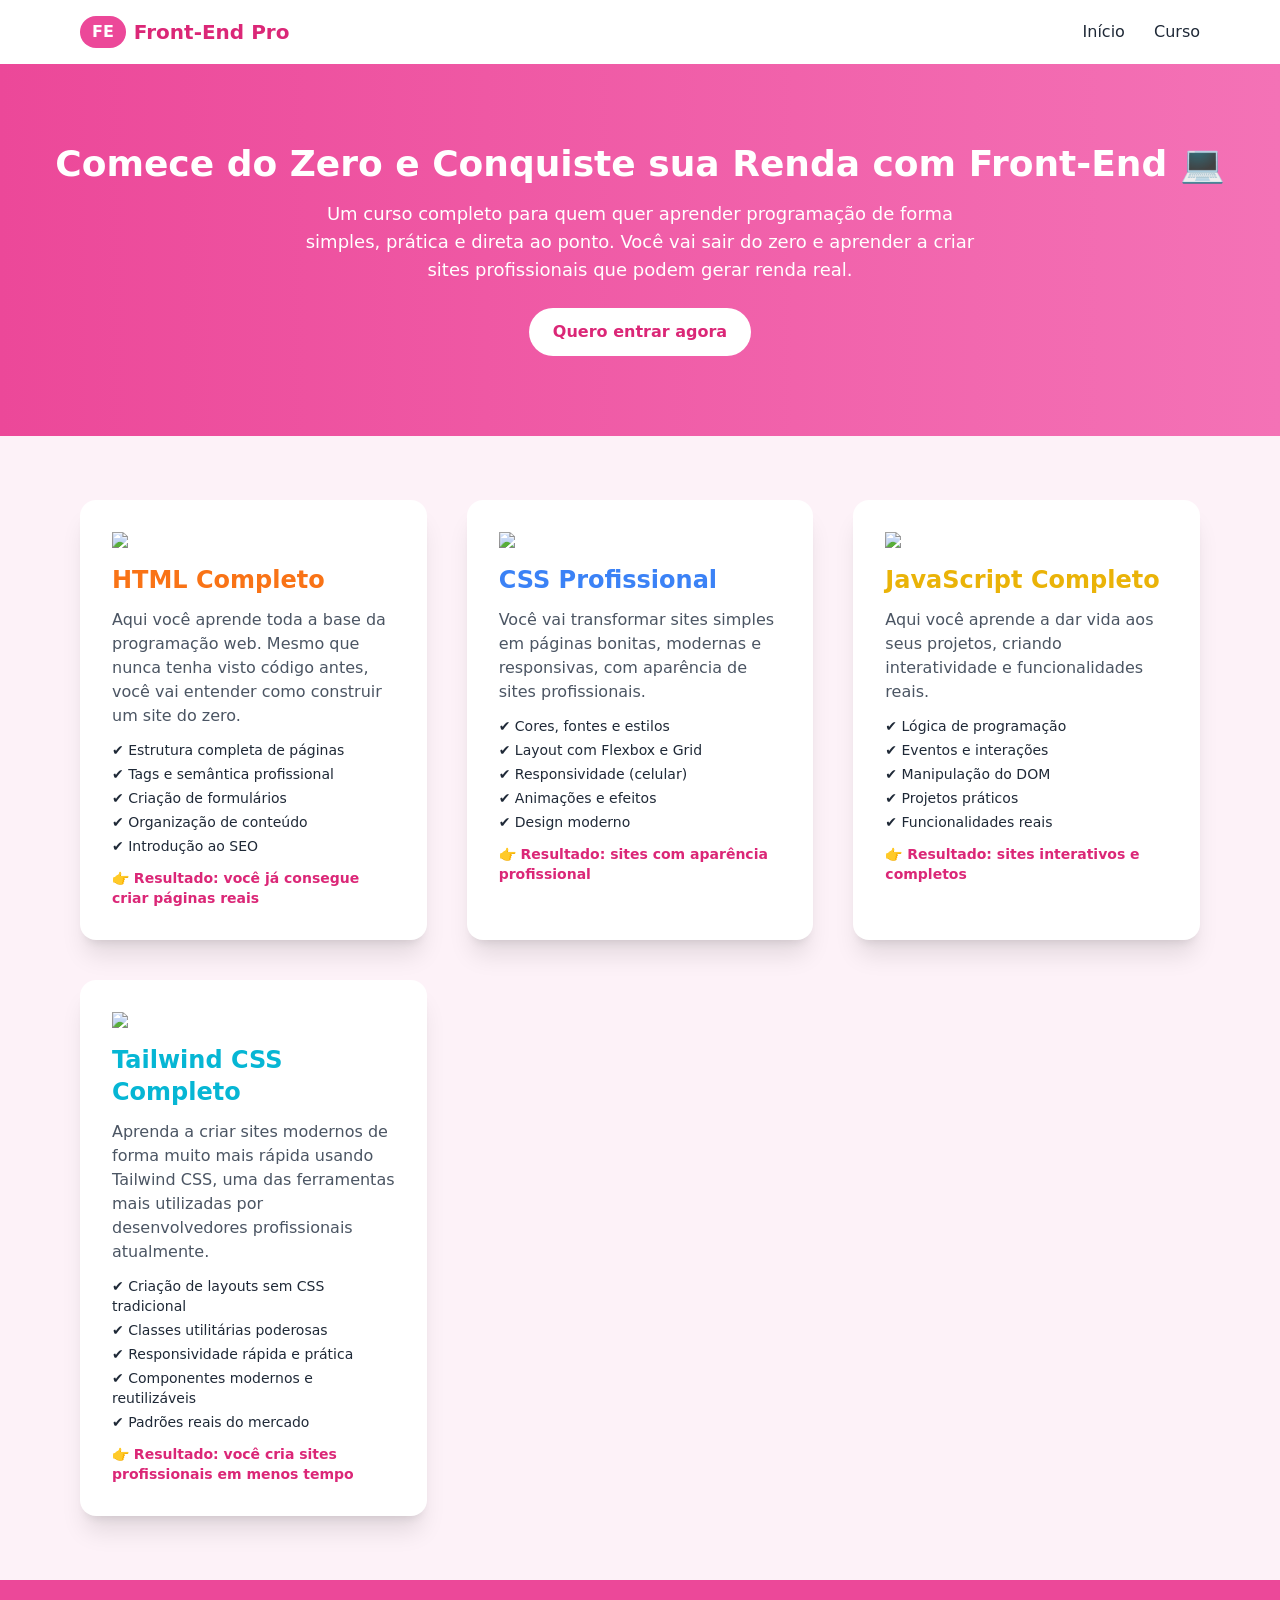
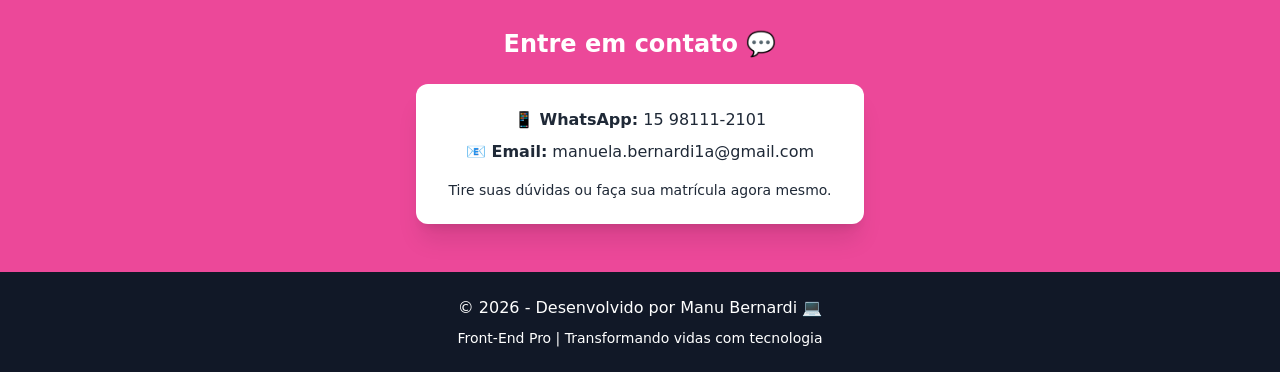
==== src/index.html @ 44299570 "Add files via upload" ====
<!DOCTYPE html>
<html lang="en">
<head>
    <meta charset="UTF-8">
    <meta name="viewport" content="width=device-width, initial-scale=1.0">
    <title>Curso Front-End</title>
    <link href="./output.css" rel="stylesheet">
</head>
<body class="bg-pink-50 text-gray-800">

<!-- HEADER -->
<header class="bg-white shadow-md">
  <div class="max-w-6xl mx-auto flex justify-between items-center p-4">
    <div class="flex items-center gap-2">
      <div class="bg-pink-500 text-white font-bold px-3 py-1 rounded-full">FE</div>
      <h1 class="text-xl font-bold text-pink-600">Front-End Pro</h1>
    </div>

    <nav class="space-x-6">
      <button onclick="mostrarInicio()" class="hover:text-pink-500">Início</button>
      <button onclick="mostrarDetalhes()" class="hover:text-pink-500">Curso</button>
    </nav>
  </div>
</header>

<!-- HOME -->
<div id="home">

<!-- HERO -->
<section class="text-center py-20 bg-gradient-to-r from-pink-500 to-pink-400 text-white">
  <h2 class="text-4xl font-bold mb-4">
    Comece do Zero e Conquiste sua Renda com Front-End 💻
  </h2>

  <p class="mb-6 text-lg max-w-2xl mx-auto">
    Um curso completo para quem quer aprender programação de forma simples, prática e direta ao ponto. 
    Você vai sair do zero e aprender a criar sites profissionais que podem gerar renda real.
  </p>

  <button onclick="mostrarDetalhes()"
    class="bg-white text-pink-600 px-6 py-3 rounded-full font-semibold transition hover:bg-pink-200">
    Quero entrar agora
  </button>
</section>

<!-- CARDS MELHORADOS -->
<section class="max-w-6xl mx-auto py-16 px-4 grid md:grid-cols-3 gap-10">

  <!-- HTML -->
  <div onclick="abrirModulo('html')" 
  class="bg-white p-8 rounded-2xl shadow-xl cursor-pointer hover:scale-105 hover:shadow-2xl transition">

    <img src="https://cdn-icons-png.flaticon.com/512/732/732212.png" class="w-16 mb-4">

    <h3 class="text-2xl font-bold text-orange-500 mb-3">HTML Completo</h3>

    <p class="mb-3 text-gray-600">
      Aqui você aprende toda a base da programação web. Mesmo que nunca tenha visto código antes, 
      você vai entender como construir um site do zero.
    </p>

    <ul class="text-sm space-y-1">
      <li>✔ Estrutura completa de páginas</li>
      <li>✔ Tags e semântica profissional</li>
      <li>✔ Criação de formulários</li>
      <li>✔ Organização de conteúdo</li>
      <li>✔ Introdução ao SEO</li>
    </ul>

    <p class="mt-3 text-sm text-pink-600 font-semibold">
      👉 Resultado: você já consegue criar páginas reais
    </p>
  </div>

  <!-- CSS -->
  <div onclick="abrirModulo('css')" 
  class="bg-white p-8 rounded-2xl shadow-xl cursor-pointer hover:scale-105 hover:shadow-2xl transition">

    <img src="https://cdn-icons-png.flaticon.com/512/732/732190.png" class="w-16 mb-4">

    <h3 class="text-2xl font-bold text-blue-500 mb-3">CSS Profissional</h3>

    <p class="mb-3 text-gray-600">
      Você vai transformar sites simples em páginas bonitas, modernas e responsivas, 
      com aparência de sites profissionais.
    </p>

    <ul class="text-sm space-y-1">
      <li>✔ Cores, fontes e estilos</li>
      <li>✔ Layout com Flexbox e Grid</li>
      <li>✔ Responsividade (celular)</li>
      <li>✔ Animações e efeitos</li>
      <li>✔ Design moderno</li>
    </ul>

    <p class="mt-3 text-sm text-pink-600 font-semibold">
      👉 Resultado: sites com aparência profissional
    </p>
  </div>

  <!-- JS -->
  <div onclick="abrirModulo('js')" 
  class="bg-white p-8 rounded-2xl shadow-xl cursor-pointer hover:scale-105 hover:shadow-2xl transition">

    <img src="https://cdn-icons-png.flaticon.com/512/5968/5968292.png" class="w-16 mb-4">

    <h3 class="text-2xl font-bold text-yellow-500 mb-3">JavaScript Completo</h3>

    <p class="mb-3 text-gray-600">
      Aqui você aprende a dar vida aos seus projetos, criando interatividade e funcionalidades reais.
    </p>

    <ul class="text-sm space-y-1">
      <li>✔ Lógica de programação</li>
      <li>✔ Eventos e interações</li>
      <li>✔ Manipulação do DOM</li>
      <li>✔ Projetos práticos</li>
      <li>✔ Funcionalidades reais</li>
    </ul>

    <p class="mt-3 text-sm text-pink-600 font-semibold">
      👉 Resultado: sites interativos e completos
    </p>
  </div>

  <!-- TAILWIND (NOVO CARD) -->
  <div onclick="abrirModulo('tailwind')" 
  class="bg-white p-8 rounded-2xl shadow-xl cursor-pointer hover:scale-105 hover:shadow-2xl transition">

    <img src="https://cdn.simpleicons.org/tailwindcss" class="w-16 mb-4">

    <h3 class="text-2xl font-bold text-cyan-500 mb-3">Tailwind CSS Completo</h3>

    <p class="mb-3 text-gray-600">
      Aprenda a criar sites modernos de forma muito mais rápida usando Tailwind CSS, 
      uma das ferramentas mais utilizadas por desenvolvedores profissionais atualmente.
    </p>

    <ul class="text-sm space-y-1">
      <li>✔ Criação de layouts sem CSS tradicional</li>
      <li>✔ Classes utilitárias poderosas</li>
      <li>✔ Responsividade rápida e prática</li>
      <li>✔ Componentes modernos e reutilizáveis</li>
      <li>✔ Padrões reais do mercado</li>
    </ul>

    <p class="mt-3 text-sm text-pink-600 font-semibold">
      👉 Resultado: você cria sites profissionais em menos tempo
    </p>
  </div>

</section>

</div>

<!-- DETALHES -->
<div id="detalhes" class="hidden max-w-4xl mx-auto py-16 px-4">

  <h2 class="text-3xl font-bold text-pink-600 mb-4">
    Um curso pensado para transformar sua realidade 🚀
  </h2>

  <p class="mb-6">
    O Front-End Pro foi criado para quem quer sair do zero e aprender uma profissão que realmente dá dinheiro.
    Você vai aprender com prática, exemplos reais e projetos que podem entrar no seu portfólio.
  </p>

  <ul class="list-disc ml-6 mb-6">
    <li>✔ Aulas simples e diretas</li>
    <li>✔ Projetos reais</li>
    <li>✔ Certificado</li>
    <li>✔ Possibilidade de renda extra</li>
    <li>✔ Suporte e direcionamento</li>
  </ul>

  <button onclick="mostrarInicio()"
    class="bg-pink-500 text-white px-6 py-2 rounded hover:bg-pink-600">
    Voltar
  </button>

</div>

<!-- CONTATO BONITO -->
<section class="bg-pink-500 text-white py-12 text-center">

  <h3 class="text-2xl font-bold mb-6">Entre em contato 💬</h3>

  <div class="max-w-md mx-auto bg-white text-gray-800 p-6 rounded-xl shadow-xl">
    <p class="mb-2"><strong>📱 WhatsApp:</strong> 15 98111-2101</p>
    <p class="mb-2"><strong>📧 Email:</strong> manuela.bernardi1a@gmail.com</p>
    <p class="text-sm mt-4">Tire suas dúvidas ou faça sua matrícula agora mesmo.</p>
  </div>

</section>

<!-- FOOTER -->
<footer class="bg-gray-900 text-white text-center py-6">
  <p>© 2026 - Desenvolvido por Manu Bernardi 💻</p>
  <p class="text-sm mt-2">Front-End Pro | Transformando vidas com tecnologia</p>
</footer>

<!-- JS -->
<script>
function mostrarDetalhes() {
  document.getElementById("home").classList.add("hidden");
  document.getElementById("detalhes").classList.remove("hidden");
}

function mostrarInicio() {
  document.getElementById("home").classList.remove("hidden");
  document.getElementById("detalhes").classList.add("hidden");
}

function abrirModulo(tipo) {
  mostrarDetalhes();
}
</script>

</body>

</html>
---- src/output.css ----
*, ::before, ::after {
  --tw-border-spacing-x: 0;
  --tw-border-spacing-y: 0;
  --tw-translate-x: 0;
  --tw-translate-y: 0;
  --tw-rotate: 0;
  --tw-skew-x: 0;
  --tw-skew-y: 0;
  --tw-scale-x: 1;
  --tw-scale-y: 1;
  --tw-pan-x:  ;
  --tw-pan-y:  ;
  --tw-pinch-zoom:  ;
  --tw-scroll-snap-strictness: proximity;
  --tw-gradient-from-position:  ;
  --tw-gradient-via-position:  ;
  --tw-gradient-to-position:  ;
  --tw-ordinal:  ;
  --tw-slashed-zero:  ;
  --tw-numeric-figure:  ;
  --tw-numeric-spacing:  ;
  --tw-numeric-fraction:  ;
  --tw-ring-inset:  ;
  --tw-ring-offset-width: 0px;
  --tw-ring-offset-color: #fff;
  --tw-ring-color: rgb(59 130 246 / 0.5);
  --tw-ring-offset-shadow: 0 0 #0000;
  --tw-ring-shadow: 0 0 #0000;
  --tw-shadow: 0 0 #0000;
  --tw-shadow-colored: 0 0 #0000;
  --tw-blur:  ;
  --tw-brightness:  ;
  --tw-contrast:  ;
  --tw-grayscale:  ;
  --tw-hue-rotate:  ;
  --tw-invert:  ;
  --tw-saturate:  ;
  --tw-sepia:  ;
  --tw-drop-shadow:  ;
  --tw-backdrop-blur:  ;
  --tw-backdrop-brightness:  ;
  --tw-backdrop-contrast:  ;
  --tw-backdrop-grayscale:  ;
  --tw-backdrop-hue-rotate:  ;
  --tw-backdrop-invert:  ;
  --tw-backdrop-opacity:  ;
  --tw-backdrop-saturate:  ;
  --tw-backdrop-sepia:  ;
  --tw-contain-size:  ;
  --tw-contain-layout:  ;
  --tw-contain-paint:  ;
  --tw-contain-style:  ;
}

::backdrop {
  --tw-border-spacing-x: 0;
  --tw-border-spacing-y: 0;
  --tw-translate-x: 0;
  --tw-translate-y: 0;
  --tw-rotate: 0;
  --tw-skew-x: 0;
  --tw-skew-y: 0;
  --tw-scale-x: 1;
  --tw-scale-y: 1;
  --tw-pan-x:  ;
  --tw-pan-y:  ;
  --tw-pinch-zoom:  ;
  --tw-scroll-snap-strictness: proximity;
  --tw-gradient-from-position:  ;
  --tw-gradient-via-position:  ;
  --tw-gradient-to-position:  ;
  --tw-ordinal:  ;
  --tw-slashed-zero:  ;
  --tw-numeric-figure:  ;
  --tw-numeric-spacing:  ;
  --tw-numeric-fraction:  ;
  --tw-ring-inset:  ;
  --tw-ring-offset-width: 0px;
  --tw-ring-offset-color: #fff;
  --tw-ring-color: rgb(59 130 246 / 0.5);
  --tw-ring-offset-shadow: 0 0 #0000;
  --tw-ring-shadow: 0 0 #0000;
  --tw-shadow: 0 0 #0000;
  --tw-shadow-colored: 0 0 #0000;
  --tw-blur:  ;
  --tw-brightness:  ;
  --tw-contrast:  ;
  --tw-grayscale:  ;
  --tw-hue-rotate:  ;
  --tw-invert:  ;
  --tw-saturate:  ;
  --tw-sepia:  ;
  --tw-drop-shadow:  ;
  --tw-backdrop-blur:  ;
  --tw-backdrop-brightness:  ;
  --tw-backdrop-contrast:  ;
  --tw-backdrop-grayscale:  ;
  --tw-backdrop-hue-rotate:  ;
  --tw-backdrop-invert:  ;
  --tw-backdrop-opacity:  ;
  --tw-backdrop-saturate:  ;
  --tw-backdrop-sepia:  ;
  --tw-contain-size:  ;
  --tw-contain-layout:  ;
  --tw-contain-paint:  ;
  --tw-contain-style:  ;
}

/*
! tailwindcss v3.4.19 | MIT License | https://tailwindcss.com
*/

/*
1. Prevent padding and border from affecting element width. (https://github.com/mozdevs/cssremedy/issues/4)
2. Allow adding a border to an element by just adding a border-width. (https://github.com/tailwindcss/tailwindcss/pull/116)
*/

*,
::before,
::after {
  box-sizing: border-box;
  /* 1 */
  border-width: 0;
  /* 2 */
  border-style: solid;
  /* 2 */
  border-color: #e5e7eb;
  /* 2 */
}

::before,
::after {
  --tw-content: '';
}

/*
1. Use a consistent sensible line-height in all browsers.
2. Prevent adjustments of font size after orientation changes in iOS.
3. Use a more readable tab size.
4. Use the user's configured `sans` font-family by default.
5. Use the user's configured `sans` font-feature-settings by default.
6. Use the user's configured `sans` font-variation-settings by default.
7. Disable tap highlights on iOS
*/

html,
:host {
  line-height: 1.5;
  /* 1 */
  -webkit-text-size-adjust: 100%;
  /* 2 */
  -moz-tab-size: 4;
  /* 3 */
  -o-tab-size: 4;
     tab-size: 4;
  /* 3 */
  font-family: ui-sans-serif, system-ui, sans-serif, "Apple Color Emoji", "Segoe UI Emoji", "Segoe UI Symbol", "Noto Color Emoji";
  /* 4 */
  font-feature-settings: normal;
  /* 5 */
  font-variation-settings: normal;
  /* 6 */
  -webkit-tap-highlight-color: transparent;
  /* 7 */
}

/*
1. Remove the margin in all browsers.
2. Inherit line-height from `html` so users can set them as a class directly on the `html` element.
*/

body {
  margin: 0;
  /* 1 */
  line-height: inherit;
  /* 2 */
}

/*
1. Add the correct height in Firefox.
2. Correct the inheritance of border color in Firefox. (https://bugzilla.mozilla.org/show_bug.cgi?id=190655)
3. Ensure horizontal rules are visible by default.
*/

hr {
  height: 0;
  /* 1 */
  color: inherit;
  /* 2 */
  border-top-width: 1px;
  /* 3 */
}

/*
Add the correct text decoration in Chrome, Edge, and Safari.
*/

abbr:where([title]) {
  -webkit-text-decoration: underline dotted;
          text-decoration: underline dotted;
}

/*
Remove the default font size and weight for headings.
*/

h1,
h2,
h3,
h4,
h5,
h6 {
  font-size: inherit;
  font-weight: inherit;
}

/*
Reset links to optimize for opt-in styling instead of opt-out.
*/

a {
  color: inherit;
  text-decoration: inherit;
}

/*
Add the correct font weight in Edge and Safari.
*/

b,
strong {
  font-weight: bolder;
}

/*
1. Use the user's configured `mono` font-family by default.
2. Use the user's configured `mono` font-feature-settings by default.
3. Use the user's configured `mono` font-variation-settings by default.
4. Correct the odd `em` font sizing in all browsers.
*/

code,
kbd,
samp,
pre {
  font-family: ui-monospace, SFMono-Regular, Menlo, Monaco, Consolas, "Liberation Mono", "Courier New", monospace;
  /* 1 */
  font-feature-settings: normal;
  /* 2 */
  font-variation-settings: normal;
  /* 3 */
  font-size: 1em;
  /* 4 */
}

/*
Add the correct font size in all browsers.
*/

small {
  font-size: 80%;
}

/*
Prevent `sub` and `sup` elements from affecting the line height in all browsers.
*/

sub,
sup {
  font-size: 75%;
  line-height: 0;
  position: relative;
  vertical-align: baseline;
}

sub {
  bottom: -0.25em;
}

sup {
  top: -0.5em;
}

/*
1. Remove text indentation from table contents in Chrome and Safari. (https://bugs.chromium.org/p/chromium/issues/detail?id=999088, https://bugs.webkit.org/show_bug.cgi?id=201297)
2. Correct table border color inheritance in all Chrome and Safari. (https://bugs.chromium.org/p/chromium/issues/detail?id=935729, https://bugs.webkit.org/show_bug.cgi?id=195016)
3. Remove gaps between table borders by default.
*/

table {
  text-indent: 0;
  /* 1 */
  border-color: inherit;
  /* 2 */
  border-collapse: collapse;
  /* 3 */
}

/*
1. Change the font styles in all browsers.
2. Remove the margin in Firefox and Safari.
3. Remove default padding in all browsers.
*/

button,
input,
optgroup,
select,
textarea {
  font-family: inherit;
  /* 1 */
  font-feature-settings: inherit;
  /* 1 */
  font-variation-settings: inherit;
  /* 1 */
  font-size: 100%;
  /* 1 */
  font-weight: inherit;
  /* 1 */
  line-height: inherit;
  /* 1 */
  letter-spacing: inherit;
  /* 1 */
  color: inherit;
  /* 1 */
  margin: 0;
  /* 2 */
  padding: 0;
  /* 3 */
}

/*
Remove the inheritance of text transform in Edge and Firefox.
*/

button,
select {
  text-transform: none;
}

/*
1. Correct the inability to style clickable types in iOS and Safari.
2. Remove default button styles.
*/

button,
input:where([type='button']),
input:where([type='reset']),
input:where([type='submit']) {
  -webkit-appearance: button;
  /* 1 */
  background-color: transparent;
  /* 2 */
  background-image: none;
  /* 2 */
}

/*
Use the modern Firefox focus style for all focusable elements.
*/

:-moz-focusring {
  outline: auto;
}

/*
Remove the additional `:invalid` styles in Firefox. (https://github.com/mozilla/gecko-dev/blob/2f9eacd9d3d995c937b4251a5557d95d494c9be1/layout/style/res/forms.css#L728-L737)
*/

:-moz-ui-invalid {
  box-shadow: none;
}

/*
Add the correct vertical alignment in Chrome and Firefox.
*/

progress {
  vertical-align: baseline;
}

/*
Correct the cursor style of increment and decrement buttons in Safari.
*/

::-webkit-inner-spin-button,
::-webkit-outer-spin-button {
  height: auto;
}

/*
1. Correct the odd appearance in Chrome and Safari.
2. Correct the outline style in Safari.
*/

[type='search'] {
  -webkit-appearance: textfield;
  /* 1 */
  outline-offset: -2px;
  /* 2 */
}

/*
Remove the inner padding in Chrome and Safari on macOS.
*/

::-webkit-search-decoration {
  -webkit-appearance: none;
}

/*
1. Correct the inability to style clickable types in iOS and Safari.
2. Change font properties to `inherit` in Safari.
*/

::-webkit-file-upload-button {
  -webkit-appearance: button;
  /* 1 */
  font: inherit;
  /* 2 */
}

/*
Add the correct display in Chrome and Safari.
*/

summary {
  display: list-item;
}

/*
Removes the default spacing and border for appropriate elements.
*/

blockquote,
dl,
dd,
h1,
h2,
h3,
h4,
h5,
h6,
hr,
figure,
p,
pre {
  margin: 0;
}

fieldset {
  margin: 0;
  padding: 0;
}

legend {
  padding: 0;
}

ol,
ul,
menu {
  list-style: none;
  margin: 0;
  padding: 0;
}

/*
Reset default styling for dialogs.
*/

dialog {
  padding: 0;
}

/*
Prevent resizing textareas horizontally by default.
*/

textarea {
  resize: vertical;
}

/*
1. Reset the default placeholder opacity in Firefox. (https://github.com/tailwindlabs/tailwindcss/issues/3300)
2. Set the default placeholder color to the user's configured gray 400 color.
*/

input::-moz-placeholder, textarea::-moz-placeholder {
  opacity: 1;
  /* 1 */
  color: #9ca3af;
  /* 2 */
}

input::placeholder,
textarea::placeholder {
  opacity: 1;
  /* 1 */
  color: #9ca3af;
  /* 2 */
}

/*
Set the default cursor for buttons.
*/

button,
[role="button"] {
  cursor: pointer;
}

/*
Make sure disabled buttons don't get the pointer cursor.
*/

:disabled {
  cursor: default;
}

/*
1. Make replaced elements `display: block` by default. (https://github.com/mozdevs/cssremedy/issues/14)
2. Add `vertical-align: middle` to align replaced elements more sensibly by default. (https://github.com/jensimmons/cssremedy/issues/14#issuecomment-634934210)
   This can trigger a poorly considered lint error in some tools but is included by design.
*/

img,
svg,
video,
canvas,
audio,
iframe,
embed,
object {
  display: block;
  /* 1 */
  vertical-align: middle;
  /* 2 */
}

/*
Constrain images and videos to the parent width and preserve their intrinsic aspect ratio. (https://github.com/mozdevs/cssremedy/issues/14)
*/

img,
video {
  max-width: 100%;
  height: auto;
}

/* Make elements with the HTML hidden attribute stay hidden by default */

[hidden]:where(:not([hidden="until-found"])) {
  display: none;
}

.mx-auto {
  margin-left: auto;
  margin-right: auto;
}

.mb-2 {
  margin-bottom: 0.5rem;
}

.mb-4 {
  margin-bottom: 1rem;
}

.mb-6 {
  margin-bottom: 1.5rem;
}

.mb-3 {
  margin-bottom: 0.75rem;
}

.ml-6 {
  margin-left: 1.5rem;
}

.mt-2 {
  margin-top: 0.5rem;
}

.mt-6 {
  margin-top: 1.5rem;
}

.mt-4 {
  margin-top: 1rem;
}

.mt-3 {
  margin-top: 0.75rem;
}

.flex {
  display: flex;
}

.grid {
  display: grid;
}

.hidden {
  display: none;
}

.w-64 {
  width: 16rem;
}

.w-16 {
  width: 4rem;
}

.max-w-6xl {
  max-width: 72rem;
}

.max-w-4xl {
  max-width: 56rem;
}

.max-w-xl {
  max-width: 36rem;
}

.max-w-md {
  max-width: 28rem;
}

.max-w-2xl {
  max-width: 42rem;
}

.cursor-pointer {
  cursor: pointer;
}

.list-disc {
  list-style-type: disc;
}

.flex-wrap {
  flex-wrap: wrap;
}

.items-center {
  align-items: center;
}

.justify-center {
  justify-content: center;
}

.justify-between {
  justify-content: space-between;
}

.gap-6 {
  gap: 1.5rem;
}

.gap-8 {
  gap: 2rem;
}

.gap-2 {
  gap: 0.5rem;
}

.gap-10 {
  gap: 2.5rem;
}

.space-x-4 > :not([hidden]) ~ :not([hidden]) {
  --tw-space-x-reverse: 0;
  margin-right: calc(1rem * var(--tw-space-x-reverse));
  margin-left: calc(1rem * calc(1 - var(--tw-space-x-reverse)));
}

.space-x-6 > :not([hidden]) ~ :not([hidden]) {
  --tw-space-x-reverse: 0;
  margin-right: calc(1.5rem * var(--tw-space-x-reverse));
  margin-left: calc(1.5rem * calc(1 - var(--tw-space-x-reverse)));
}

.space-y-1 > :not([hidden]) ~ :not([hidden]) {
  --tw-space-y-reverse: 0;
  margin-top: calc(0.25rem * calc(1 - var(--tw-space-y-reverse)));
  margin-bottom: calc(0.25rem * var(--tw-space-y-reverse));
}

.rounded-md {
  border-radius: 0.375rem;
}

.rounded-xl {
  border-radius: 0.75rem;
}

.rounded-full {
  border-radius: 9999px;
}

.rounded {
  border-radius: 0.25rem;
}

.rounded-2xl {
  border-radius: 1rem;
}

.bg-gray-100 {
  --tw-bg-opacity: 1;
  background-color: rgb(243 244 246 / var(--tw-bg-opacity, 1));
}

.bg-gray-800 {
  --tw-bg-opacity: 1;
  background-color: rgb(31 41 55 / var(--tw-bg-opacity, 1));
}

.bg-white {
  --tw-bg-opacity: 1;
  background-color: rgb(255 255 255 / var(--tw-bg-opacity, 1));
}

.bg-blue-600 {
  --tw-bg-opacity: 1;
  background-color: rgb(37 99 235 / var(--tw-bg-opacity, 1));
}

.bg-pink-50 {
  --tw-bg-opacity: 1;
  background-color: rgb(253 242 248 / var(--tw-bg-opacity, 1));
}

.bg-pink-500 {
  --tw-bg-opacity: 1;
  background-color: rgb(236 72 153 / var(--tw-bg-opacity, 1));
}

.bg-gray-900 {
  --tw-bg-opacity: 1;
  background-color: rgb(17 24 39 / var(--tw-bg-opacity, 1));
}

.bg-red-50 {
  --tw-bg-opacity: 1;
  background-color: rgb(254 242 242 / var(--tw-bg-opacity, 1));
}

.bg-red-600 {
  --tw-bg-opacity: 1;
  background-color: rgb(220 38 38 / var(--tw-bg-opacity, 1));
}

.bg-gradient-to-r {
  background-image: linear-gradient(to right, var(--tw-gradient-stops));
}

.from-blue-400 {
  --tw-gradient-from: #60a5fa var(--tw-gradient-from-position);
  --tw-gradient-to: rgb(96 165 250 / 0) var(--tw-gradient-to-position);
  --tw-gradient-stops: var(--tw-gradient-from), var(--tw-gradient-to);
}

.from-pink-500 {
  --tw-gradient-from: #ec4899 var(--tw-gradient-from-position);
  --tw-gradient-to: rgb(236 72 153 / 0) var(--tw-gradient-to-position);
  --tw-gradient-stops: var(--tw-gradient-from), var(--tw-gradient-to);
}

.to-cyan-400 {
  --tw-gradient-to: #22d3ee var(--tw-gradient-to-position);
}

.to-pink-400 {
  --tw-gradient-to: #f472b6 var(--tw-gradient-to-position);
}

.p-10 {
  padding: 2.5rem;
}

.p-6 {
  padding: 1.5rem;
}

.p-4 {
  padding: 1rem;
}

.p-8 {
  padding: 2rem;
}

.px-5 {
  padding-left: 1.25rem;
  padding-right: 1.25rem;
}

.px-6 {
  padding-left: 1.5rem;
  padding-right: 1.5rem;
}

.px-8 {
  padding-left: 2rem;
  padding-right: 2rem;
}

.py-20 {
  padding-top: 5rem;
  padding-bottom: 5rem;
}

.py-3 {
  padding-top: 0.75rem;
  padding-bottom: 0.75rem;
}

.py-4 {
  padding-top: 1rem;
  padding-bottom: 1rem;
}

.px-4 {
  padding-left: 1rem;
  padding-right: 1rem;
}

.py-16 {
  padding-top: 4rem;
  padding-bottom: 4rem;
}

.py-6 {
  padding-top: 1.5rem;
  padding-bottom: 1.5rem;
}

.px-3 {
  padding-left: 0.75rem;
  padding-right: 0.75rem;
}

.py-1 {
  padding-top: 0.25rem;
  padding-bottom: 0.25rem;
}

.py-10 {
  padding-top: 2.5rem;
  padding-bottom: 2.5rem;
}

.py-2 {
  padding-top: 0.5rem;
  padding-bottom: 0.5rem;
}

.py-12 {
  padding-top: 3rem;
  padding-bottom: 3rem;
}

.text-center {
  text-align: center;
}

.text-3xl {
  font-size: 1.875rem;
  line-height: 2.25rem;
}

.text-4xl {
  font-size: 2.25rem;
  line-height: 2.5rem;
}

.text-lg {
  font-size: 1.125rem;
  line-height: 1.75rem;
}

.text-xl {
  font-size: 1.25rem;
  line-height: 1.75rem;
}

.text-2xl {
  font-size: 1.5rem;
  line-height: 2rem;
}

.text-sm {
  font-size: 0.875rem;
  line-height: 1.25rem;
}

.font-bold {
  font-weight: 700;
}

.font-semibold {
  font-weight: 600;
}

.text-gray-800 {
  --tw-text-opacity: 1;
  color: rgb(31 41 55 / var(--tw-text-opacity, 1));
}

.text-white {
  --tw-text-opacity: 1;
  color: rgb(255 255 255 / var(--tw-text-opacity, 1));
}

.text-blue-500 {
  --tw-text-opacity: 1;
  color: rgb(59 130 246 / var(--tw-text-opacity, 1));
}

.text-blue-600 {
  --tw-text-opacity: 1;
  color: rgb(37 99 235 / var(--tw-text-opacity, 1));
}

.text-orange-500 {
  --tw-text-opacity: 1;
  color: rgb(249 115 22 / var(--tw-text-opacity, 1));
}

.text-yellow-500 {
  --tw-text-opacity: 1;
  color: rgb(234 179 8 / var(--tw-text-opacity, 1));
}

.text-pink-600 {
  --tw-text-opacity: 1;
  color: rgb(219 39 119 / var(--tw-text-opacity, 1));
}

.text-red-600 {
  --tw-text-opacity: 1;
  color: rgb(220 38 38 / var(--tw-text-opacity, 1));
}

.text-gray-600 {
  --tw-text-opacity: 1;
  color: rgb(75 85 99 / var(--tw-text-opacity, 1));
}

.text-cyan-500 {
  --tw-text-opacity: 1;
  color: rgb(6 182 212 / var(--tw-text-opacity, 1));
}

.underline {
  text-decoration-line: underline;
}

.shadow-lg {
  --tw-shadow: 0 10px 15px -3px rgb(0 0 0 / 0.1), 0 4px 6px -4px rgb(0 0 0 / 0.1);
  --tw-shadow-colored: 0 10px 15px -3px var(--tw-shadow-color), 0 4px 6px -4px var(--tw-shadow-color);
  box-shadow: var(--tw-ring-offset-shadow, 0 0 #0000), var(--tw-ring-shadow, 0 0 #0000), var(--tw-shadow);
}

.shadow-md {
  --tw-shadow: 0 4px 6px -1px rgb(0 0 0 / 0.1), 0 2px 4px -2px rgb(0 0 0 / 0.1);
  --tw-shadow-colored: 0 4px 6px -1px var(--tw-shadow-color), 0 2px 4px -2px var(--tw-shadow-color);
  box-shadow: var(--tw-ring-offset-shadow, 0 0 #0000), var(--tw-ring-shadow, 0 0 #0000), var(--tw-shadow);
}

.shadow-xl {
  --tw-shadow: 0 20px 25px -5px rgb(0 0 0 / 0.1), 0 8px 10px -6px rgb(0 0 0 / 0.1);
  --tw-shadow-colored: 0 20px 25px -5px var(--tw-shadow-color), 0 8px 10px -6px var(--tw-shadow-color);
  box-shadow: var(--tw-ring-offset-shadow, 0 0 #0000), var(--tw-ring-shadow, 0 0 #0000), var(--tw-shadow);
}

.transition {
  transition-property: color, background-color, border-color, text-decoration-color, fill, stroke, opacity, box-shadow, transform, filter, -webkit-backdrop-filter;
  transition-property: color, background-color, border-color, text-decoration-color, fill, stroke, opacity, box-shadow, transform, filter, backdrop-filter;
  transition-property: color, background-color, border-color, text-decoration-color, fill, stroke, opacity, box-shadow, transform, filter, backdrop-filter, -webkit-backdrop-filter;
  transition-timing-function: cubic-bezier(0.4, 0, 0.2, 1);
  transition-duration: 150ms;
}

.duration-300 {
  transition-duration: 300ms;
}

.hover\:scale-105:hover {
  --tw-scale-x: 1.05;
  --tw-scale-y: 1.05;
  transform: translate(var(--tw-translate-x), var(--tw-translate-y)) rotate(var(--tw-rotate)) skewX(var(--tw-skew-x)) skewY(var(--tw-skew-y)) scaleX(var(--tw-scale-x)) scaleY(var(--tw-scale-y));
}

.hover\:bg-gray-800:hover {
  --tw-bg-opacity: 1;
  background-color: rgb(31 41 55 / var(--tw-bg-opacity, 1));
}

.hover\:bg-blue-200:hover {
  --tw-bg-opacity: 1;
  background-color: rgb(191 219 254 / var(--tw-bg-opacity, 1));
}

.hover\:bg-pink-200:hover {
  --tw-bg-opacity: 1;
  background-color: rgb(251 207 232 / var(--tw-bg-opacity, 1));
}

.hover\:bg-pink-600:hover {
  --tw-bg-opacity: 1;
  background-color: rgb(219 39 119 / var(--tw-bg-opacity, 1));
}

.hover\:bg-red-200:hover {
  --tw-bg-opacity: 1;
  background-color: rgb(254 202 202 / var(--tw-bg-opacity, 1));
}

.hover\:bg-red-700:hover {
  --tw-bg-opacity: 1;
  background-color: rgb(185 28 28 / var(--tw-bg-opacity, 1));
}

.hover\:text-white:hover {
  --tw-text-opacity: 1;
  color: rgb(255 255 255 / var(--tw-text-opacity, 1));
}

.hover\:text-blue-500:hover {
  --tw-text-opacity: 1;
  color: rgb(59 130 246 / var(--tw-text-opacity, 1));
}

.hover\:text-pink-500:hover {
  --tw-text-opacity: 1;
  color: rgb(236 72 153 / var(--tw-text-opacity, 1));
}

.hover\:text-red-500:hover {
  --tw-text-opacity: 1;
  color: rgb(239 68 68 / var(--tw-text-opacity, 1));
}

.hover\:underline:hover {
  text-decoration-line: underline;
}

.hover\:shadow-2xl:hover {
  --tw-shadow: 0 25px 50px -12px rgb(0 0 0 / 0.25);
  --tw-shadow-colored: 0 25px 50px -12px var(--tw-shadow-color);
  box-shadow: var(--tw-ring-offset-shadow, 0 0 #0000), var(--tw-ring-shadow, 0 0 #0000), var(--tw-shadow);
}

@media (min-width: 768px) {
  .md\:grid-cols-3 {
    grid-template-columns: repeat(3, minmax(0, 1fr));
  }

  .md\:grid-cols-2 {
    grid-template-columns: repeat(2, minmax(0, 1fr));
  }
}

@media (min-width: 1024px) {
  .lg\:grid-cols-4 {
    grid-template-columns: repeat(4, minmax(0, 1fr));
  }
}
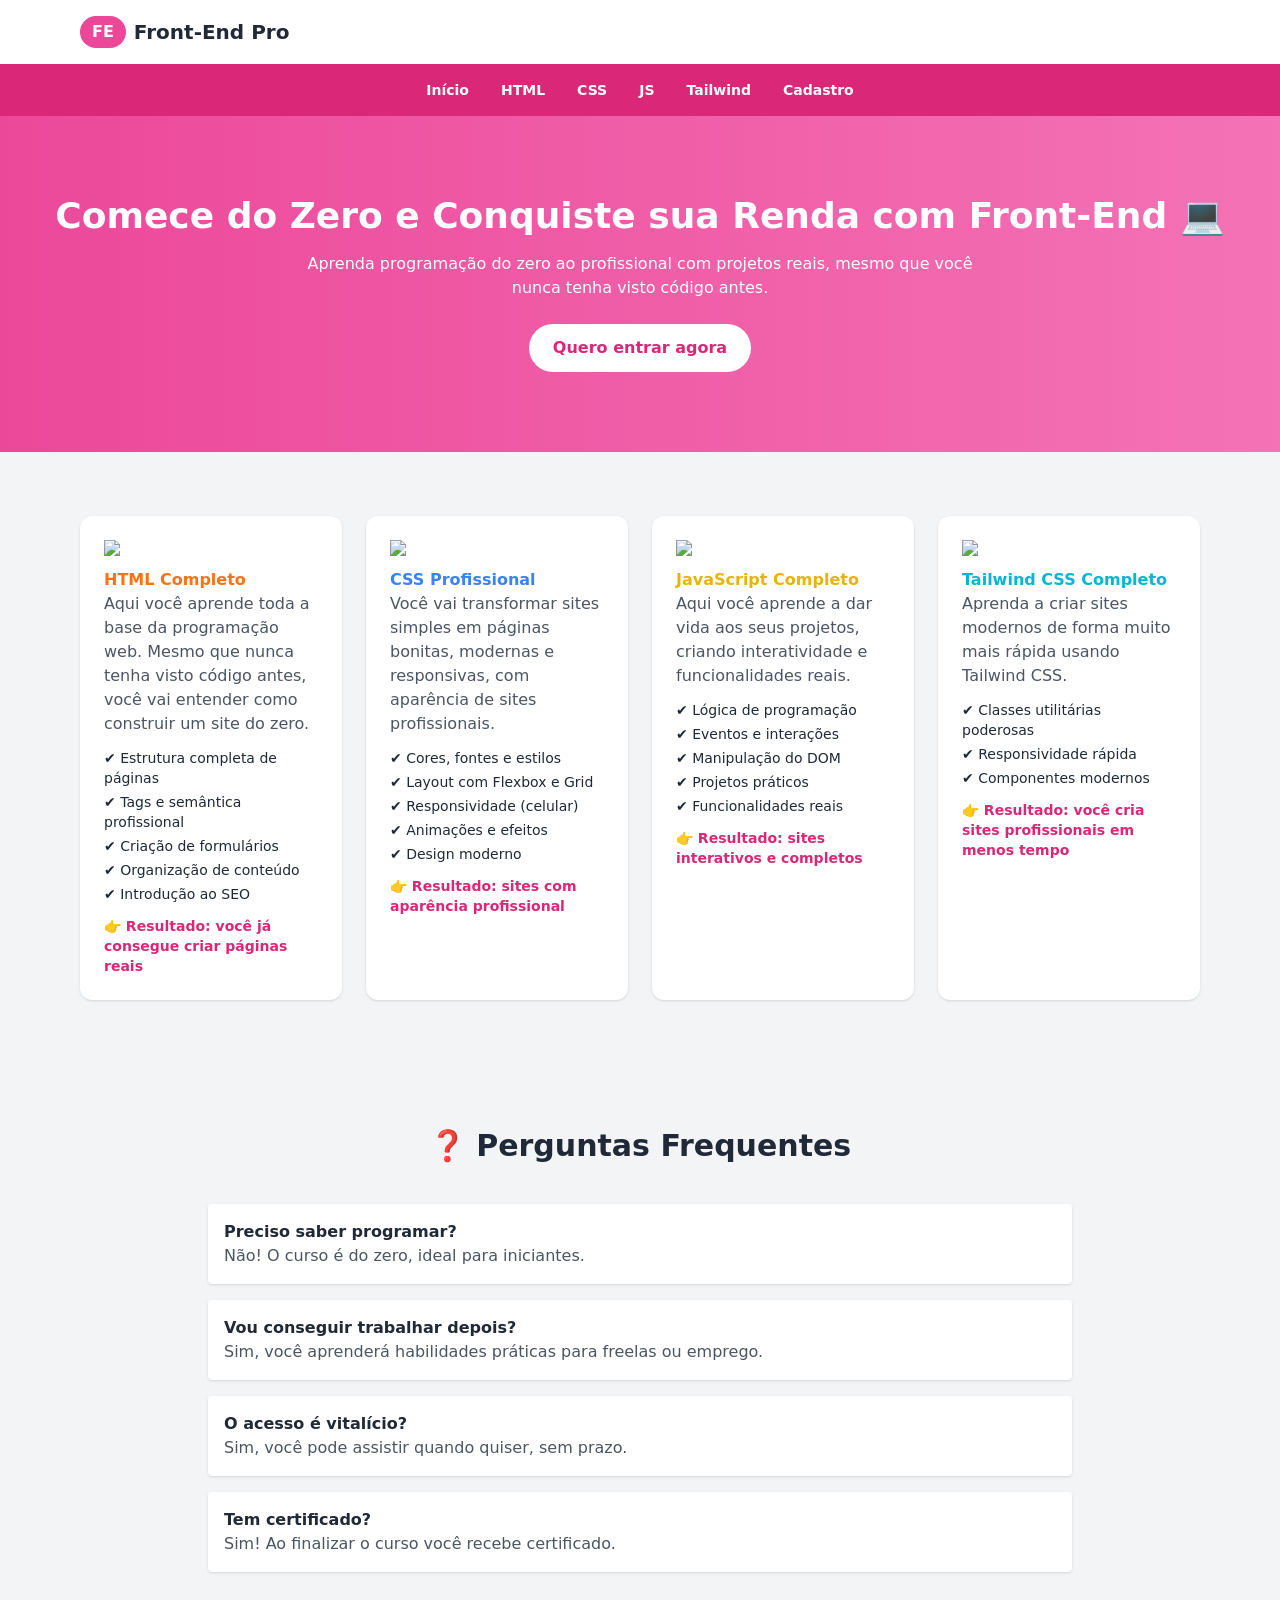
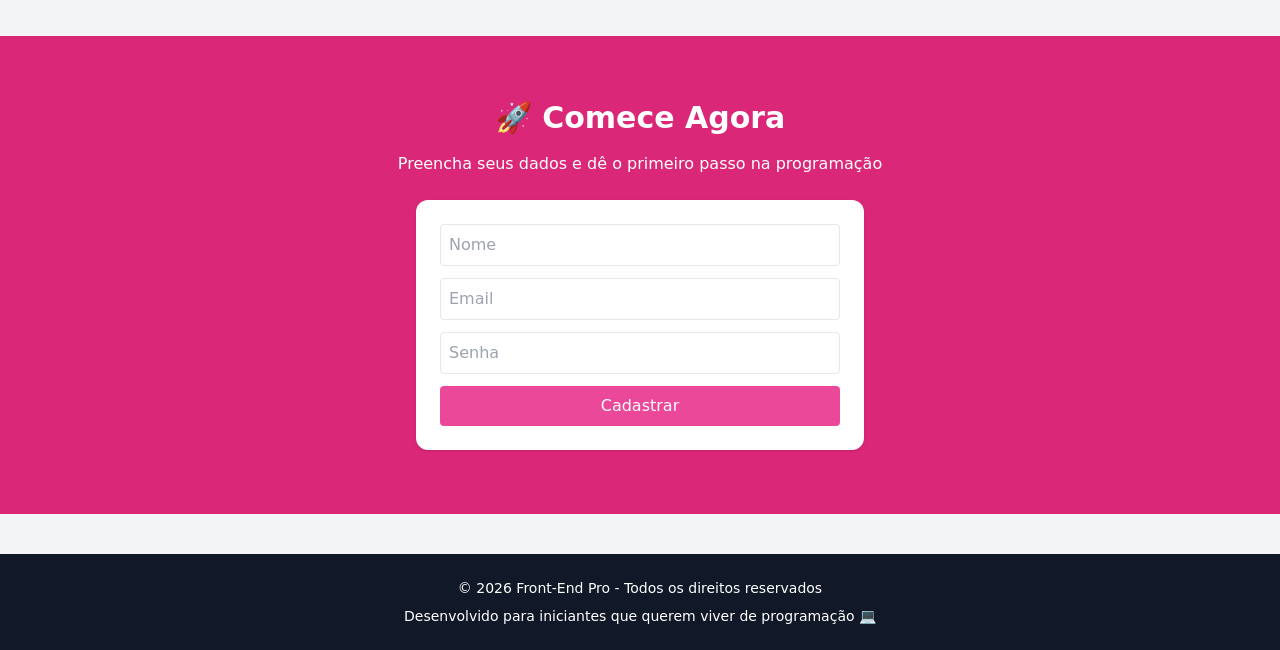
==== commit 2f187540: "Add files via upload" ====
--- a/src/index.html
+++ b/src/index.html
@@ -6,216 +6,398 @@
     <title>Curso Front-End</title>
     <link href="./output.css" rel="stylesheet">
 </head>
-<body class="bg-pink-50 text-gray-800">
-
-<!-- HEADER -->
+<body class="bg-gray-100 text-gray-800">
+
 <header class="bg-white shadow-md">
   <div class="max-w-6xl mx-auto flex justify-between items-center p-4">
     <div class="flex items-center gap-2">
-      <div class="bg-pink-500 text-white font-bold px-3 py-1 rounded-full">FE</div>
-      <h1 class="text-xl font-bold text-pink-600">Front-End Pro</h1>
+      <div class="bg-pink-500 text-white px-3 py-1 rounded-full font-bold">FE</div>
+      <h1 class="text-xl font-bold text-gray-800">Front-End Pro</h1>
     </div>
-
-    <nav class="space-x-6">
-      <button onclick="mostrarInicio()" class="hover:text-pink-500">Início</button>
-      <button onclick="mostrarDetalhes()" class="hover:text-pink-500">Curso</button>
-    </nav>
   </div>
+
+  <div class="bg-pink-600 shadow-md">
+  <nav class="max-w-6xl mx-auto flex justify-center gap-8 p-4 text-sm font-semibold text-white">
+    <button class="hover:text-yellow-300 transition" onclick="mostrarPagina('home')">Início</button>
+    <button class="hover:text-yellow-300 transition" onclick="abrirModulo('html')">HTML</button>
+    <button class="hover:text-yellow-300 transition" onclick="abrirModulo('css')">CSS</button>
+    <button class="hover:text-yellow-300 transition" onclick="abrirModulo('js')">JS</button>
+    <button class="hover:text-yellow-300 transition" onclick="abrirModulo('tailwind')">Tailwind</button>
+    <button class="hover:text-yellow-300 transition" onclick="mostrarPagina('cadastro')">Cadastro</button>
+  </nav>
+</div>
 </header>
 
-<!-- HOME -->
 <div id="home">
 
-<!-- HERO -->
 <section class="text-center py-20 bg-gradient-to-r from-pink-500 to-pink-400 text-white">
   <h2 class="text-4xl font-bold mb-4">
     Comece do Zero e Conquiste sua Renda com Front-End 💻
   </h2>
 
-  <p class="mb-6 text-lg max-w-2xl mx-auto">
-    Um curso completo para quem quer aprender programação de forma simples, prática e direta ao ponto. 
-    Você vai sair do zero e aprender a criar sites profissionais que podem gerar renda real.
+  <p class="mb-6 max-w-2xl mx-auto">
+    Aprenda programação do zero ao profissional com projetos reais,
+    mesmo que você nunca tenha visto código antes.
   </p>
 
-  <button onclick="mostrarDetalhes()"
-    class="bg-white text-pink-600 px-6 py-3 rounded-full font-semibold transition hover:bg-pink-200">
+  <button onclick="mostrarPagina('venda')" class="bg-white text-pink-600 px-6 py-3 rounded-full font-semibold">
     Quero entrar agora
   </button>
 </section>
 
-<!-- CARDS MELHORADOS -->
-<section class="max-w-6xl mx-auto py-16 px-4 grid md:grid-cols-3 gap-10">
-
-  <!-- HTML -->
-  <div onclick="abrirModulo('html')" 
-  class="bg-white p-8 rounded-2xl shadow-xl cursor-pointer hover:scale-105 hover:shadow-2xl transition">
-
-    <img src="https://cdn-icons-png.flaticon.com/512/732/732212.png" class="w-16 mb-4">
-
-    <h3 class="text-2xl font-bold text-orange-500 mb-3">HTML Completo</h3>
-
-    <p class="mb-3 text-gray-600">
-      Aqui você aprende toda a base da programação web. Mesmo que nunca tenha visto código antes, 
-      você vai entender como construir um site do zero.
+<section class="max-w-6xl mx-auto py-16 px-4 grid md:grid-cols-4 gap-6">
+
+<div onclick="abrirModulo('html')" class="bg-white p-6 rounded-xl shadow hover:scale-105 cursor-pointer">
+<img src="https://cdn-icons-png.flaticon.com/512/732/732212.png" class="w-14 mb-3">
+<h3 class="font-bold text-orange-500">HTML Completo</h3>
+<p class="mb-3 text-gray-600">Aqui você aprende toda a base da programação web. Mesmo que nunca tenha visto código antes, você vai entender como construir um site do zero.</p>
+<ul class="text-sm space-y-1">
+<li>✔ Estrutura completa de páginas</li>
+<li>✔ Tags e semântica profissional</li>
+<li>✔ Criação de formulários</li>
+<li>✔ Organização de conteúdo</li>
+<li>✔ Introdução ao SEO</li>
+</ul>
+<p class="mt-3 text-sm text-pink-600 font-semibold"> 👉 Resultado: você já consegue criar páginas reais </p>
+</div>
+
+<div onclick="abrirModulo('css')" class="bg-white p-6 rounded-xl shadow hover:scale-105 cursor-pointer">
+<img src="https://cdn-icons-png.flaticon.com/512/732/732190.png" class="w-14 mb-3">
+<h3 class="font-bold text-blue-500">CSS Profissional</h3>
+<p class="mb-3 text-gray-600">Você vai transformar sites simples em páginas bonitas, modernas e responsivas, com aparência de sites profissionais.</p>
+<ul class="text-sm space-y-1">
+<li>✔ Cores, fontes e estilos</li>
+<li>✔ Layout com Flexbox e Grid</li>
+<li>✔ Responsividade (celular)</li>
+<li>✔ Animações e efeitos</li>
+<li>✔ Design moderno</li>
+</ul>
+<p class="mt-3 text-sm text-pink-600 font-semibold"> 👉 Resultado: sites com aparência profissional </p>
+</div>
+
+<div onclick="abrirModulo('js')" class="bg-white p-6 rounded-xl shadow hover:scale-105 cursor-pointer">
+<img src="https://cdn-icons-png.flaticon.com/512/5968/5968292.png" class="w-14 mb-3">
+<h3 class="font-bold text-yellow-500">JavaScript Completo</h3>
+<p class="mb-3 text-gray-600">Aqui você aprende a dar vida aos seus projetos, criando interatividade e funcionalidades reais.</p>
+<ul class="text-sm space-y-1">
+<li>✔ Lógica de programação</li>
+<li>✔ Eventos e interações</li>
+<li>✔ Manipulação do DOM</li>
+<li>✔ Projetos práticos</li>
+<li>✔ Funcionalidades reais</li>
+</ul>
+<p class="mt-3 text-sm text-pink-600 font-semibold"> 👉 Resultado: sites interativos e completos </p>
+</div>
+
+<div onclick="abrirModulo('tailwind')" class="bg-white p-6 rounded-xl shadow hover:scale-105 cursor-pointer">
+<img src="https://cdn.simpleicons.org/tailwindcss" class="w-14 mb-3">
+<h3 class="font-bold text-cyan-500">Tailwind CSS Completo</h3>
+<p class="mb-3 text-gray-600">Aprenda a criar sites modernos de forma muito mais rápida usando Tailwind CSS.</p>
+<ul class="text-sm space-y-1">
+<li>✔ Classes utilitárias poderosas</li>
+<li>✔ Responsividade rápida</li>
+<li>✔ Componentes modernos</li>
+</ul>
+<p class="mt-3 text-sm text-pink-600 font-semibold"> 👉 Resultado: você cria sites profissionais em menos tempo </p>
+</div>
+
+</section>
+
+<!-- FAQ -->
+<section class="max-w-4xl mx-auto py-16 px-4">
+  <h2 class="text-3xl font-bold text-center mb-10">❓ Perguntas Frequentes</h2>
+
+  <div class="space-y-4">
+    <div class="bg-white p-4 rounded shadow">
+      <h3 class="font-semibold">Preciso saber programar?</h3>
+      <p class="text-gray-600">Não! O curso é do zero, ideal para iniciantes.</p>
+    </div>
+
+    <div class="bg-white p-4 rounded shadow">
+      <h3 class="font-semibold">Vou conseguir trabalhar depois?</h3>
+      <p class="text-gray-600">Sim, você aprenderá habilidades práticas para freelas ou emprego.</p>
+    </div>
+
+    <div class="bg-white p-4 rounded shadow">
+      <h3 class="font-semibold">O acesso é vitalício?</h3>
+      <p class="text-gray-600">Sim, você pode assistir quando quiser, sem prazo.</p>
+    </div>
+
+    <div class="bg-white p-4 rounded shadow">
+      <h3 class="font-semibold">Tem certificado?</h3>
+      <p class="text-gray-600">Sim! Ao finalizar o curso você recebe certificado.</p>
+    </div>
+  </div>
+</section>
+
+<!-- CADASTRO NA HOME -->
+<section class="bg-pink-600 text-white py-16 text-center">
+  <h2 class="text-3xl font-bold mb-4">🚀 Comece Agora</h2>
+  <p class="mb-6">Preencha seus dados e dê o primeiro passo na programação</p>
+
+  <div class="max-w-md mx-auto bg-white text-gray-800 p-6 rounded-xl shadow">
+    <input type="text" placeholder="Nome" class="w-full mb-3 p-2 border rounded">
+    <input type="email" placeholder="Email" class="w-full mb-3 p-2 border rounded">
+    <input type="password" placeholder="Senha" class="w-full mb-3 p-2 border rounded">
+    
+    <button onclick="mostrarPagina('cadastro')" class="w-full bg-pink-500 text-white py-2 rounded">
+      Cadastrar
+    </button>
+  </div>
+</section>
+</div>
+
+<div id="venda" class="hidden">
+<section class="bg-pink-600 text-white py-20 text-center">
+<h1 class="text-4xl font-bold mb-4">🚀 Saia do Zero e Ganhe Dinheiro com Front-End</h1>
+<p class="max-w-2xl mx-auto mb-6">Aprenda passo a passo e comece do absoluto zero até criar sites profissionais.</p>
+<button onclick="abrirModulo('html')" class="bg-white text-pink-600 px-6 py-3 rounded-full font-semibold">
+Começar agora
+</button>
+</section>
+
+<section class="max-w-4xl mx-auto py-16 px-4 text-center">
+<h2 class="text-3xl font-bold mb-6">💰 Por que esse curso vale a pena?</h2>
+<p class="mb-4">Você vai aprender uma das habilidades mais valorizadas do mercado.</p>
+<p class="mb-4">Pode trabalhar de casa, como freelancer ou conseguir emprego.</p>
+<p class="mb-4">Mesmo sem experiência, você vai evoluir rapidamente.</p>
+</section>
+
+<section class="bg-white py-16 text-center">
+<h2 class="text-3xl font-bold mb-4">🔥 Oferta</h2>
+<p class="line-through">De R$ 468</p>
+<p class="text-4xl font-bold">Por R$ 234</p>
+
+<button onclick="mostrarPagina('cadastro')" class="mt-6 bg-pink-500 text-white px-6 py-3 rounded-full">
+Garantir vaga
+</button>
+
+</section>
+
+<div class="text-center py-10">
+<button onclick="mostrarPagina('home')" class="bg-gray-800 text-white px-6 py-2 rounded">
+Voltar
+</button>
+</div>
+</div>
+
+<div id="curso" class="hidden max-w-5xl mx-auto py-16 px-4">
+<h2 id="tituloCurso" class="text-3xl font-bold mb-4"></h2>
+<p id="descricaoCurso" class="mb-6"></p>
+
+<div class="bg-white p-6 rounded-xl shadow mb-6">
+<h3 class="font-bold mb-2">📚 O que você vai aprender:</h3>
+<ul id="listaCurso" class="list-disc ml-6"></ul>
+</div>
+
+<div class="bg-white p-6 rounded-xl shadow mb-6">
+<p><strong>⏱ Duração:</strong> <span id="duracao"></span></p>
+<p><strong>💰 Valor:</strong> <span id="valor"></span></p>
+<p><strong>🎓 Certificado:</strong> Sim</p>
+<p><strong>📦 Acesso:</strong> Vitalício</p>
+</div>
+
+<div class="flex gap-4">
+<button onclick="mostrarPagina('home')" class="bg-pink-500 text-white px-6 py-2 rounded">
+Voltar
+</button>
+
+<button onclick="proximaPagina()" class="bg-gray-800 text-white px-6 py-2 rounded">
+Próxima Página
+</button>
+</div>
+
+</div>
+
+<!-- CADASTRO -->
+<div id="cadastro" class="hidden">
+
+<section class="text-center py-20 bg-gradient-to-r from-pink-500 to-pink-400 text-white">
+  <h2 class="text-4xl font-bold mb-4">
+    Crie sua conta e comece hoje 🚀
+  </h2>
+
+  <p class="mb-6 max-w-2xl mx-auto">
+    Preencha seus dados abaixo e dê o primeiro passo para se tornar um desenvolvedor Front-End.
+  </p>
+</section>
+
+<section class="max-w-md mx-auto py-16 px-4">
+  <div class="bg-white p-6 rounded-xl shadow-lg">
+
+    <h2 class="text-2xl font-bold mb-6 text-center">Cadastro</h2>
+
+    <input id="nome" type="text" placeholder="Nome" class="w-full mb-3 p-3 border rounded-lg focus:outline-none focus:ring-2 focus:ring-pink-400">
+    
+    <input id="email" type="email" placeholder="Email" class="w-full mb-3 p-3 border rounded-lg focus:outline-none focus:ring-2 focus:ring-pink-400">
+    
+    <input id="senha" type="password" placeholder="Senha" class="w-full mb-4 p-3 border rounded-lg focus:outline-none focus:ring-2 focus:ring-pink-400">
+
+    <button id="btnCadastro" class="w-full bg-pink-500 hover:bg-pink-600 transition text-white py-3 rounded-lg font-semibold">
+      Criar Conta
+    </button>
+
+    <!-- Mensagem de sucesso -->
+    <p id="mensagemSucesso" class="mt-4 text-green-600 font-semibold hidden">
+      ✅ Seu cadastro foi realizado com sucesso! Logo mais um de nossos atendentes entrará em contato com você.
     </p>
 
-    <ul class="text-sm space-y-1">
-      <li>✔ Estrutura completa de páginas</li>
-      <li>✔ Tags e semântica profissional</li>
-      <li>✔ Criação de formulários</li>
-      <li>✔ Organização de conteúdo</li>
-      <li>✔ Introdução ao SEO</li>
-    </ul>
-
-    <p class="mt-3 text-sm text-pink-600 font-semibold">
-      👉 Resultado: você já consegue criar páginas reais
-    </p>
   </div>
 
-  <!-- CSS -->
-  <div onclick="abrirModulo('css')" 
-  class="bg-white p-8 rounded-2xl shadow-xl cursor-pointer hover:scale-105 hover:shadow-2xl transition">
-
-    <img src="https://cdn-icons-png.flaticon.com/512/732/732190.png" class="w-16 mb-4">
-
-    <h3 class="text-2xl font-bold text-blue-500 mb-3">CSS Profissional</h3>
-
-    <p class="mb-3 text-gray-600">
-      Você vai transformar sites simples em páginas bonitas, modernas e responsivas, 
-      com aparência de sites profissionais.
-    </p>
-
-    <ul class="text-sm space-y-1">
-      <li>✔ Cores, fontes e estilos</li>
-      <li>✔ Layout com Flexbox e Grid</li>
-      <li>✔ Responsividade (celular)</li>
-      <li>✔ Animações e efeitos</li>
-      <li>✔ Design moderno</li>
-    </ul>
-
-    <p class="mt-3 text-sm text-pink-600 font-semibold">
-      👉 Resultado: sites com aparência profissional
-    </p>
+  <div class="text-center mt-6">
+    <button onclick="mostrarPagina('home')" class="bg-gray-800 text-white px-6 py-2 rounded">
+      Voltar
+    </button>
   </div>
-
-  <!-- JS -->
-  <div onclick="abrirModulo('js')" 
-  class="bg-white p-8 rounded-2xl shadow-xl cursor-pointer hover:scale-105 hover:shadow-2xl transition">
-
-    <img src="https://cdn-icons-png.flaticon.com/512/5968/5968292.png" class="w-16 mb-4">
-
-    <h3 class="text-2xl font-bold text-yellow-500 mb-3">JavaScript Completo</h3>
-
-    <p class="mb-3 text-gray-600">
-      Aqui você aprende a dar vida aos seus projetos, criando interatividade e funcionalidades reais.
-    </p>
-
-    <ul class="text-sm space-y-1">
-      <li>✔ Lógica de programação</li>
-      <li>✔ Eventos e interações</li>
-      <li>✔ Manipulação do DOM</li>
-      <li>✔ Projetos práticos</li>
-      <li>✔ Funcionalidades reais</li>
-    </ul>
-
-    <p class="mt-3 text-sm text-pink-600 font-semibold">
-      👉 Resultado: sites interativos e completos
-    </p>
-  </div>
-
-  <!-- TAILWIND (NOVO CARD) -->
-  <div onclick="abrirModulo('tailwind')" 
-  class="bg-white p-8 rounded-2xl shadow-xl cursor-pointer hover:scale-105 hover:shadow-2xl transition">
-
-    <img src="https://cdn.simpleicons.org/tailwindcss" class="w-16 mb-4">
-
-    <h3 class="text-2xl font-bold text-cyan-500 mb-3">Tailwind CSS Completo</h3>
-
-    <p class="mb-3 text-gray-600">
-      Aprenda a criar sites modernos de forma muito mais rápida usando Tailwind CSS, 
-      uma das ferramentas mais utilizadas por desenvolvedores profissionais atualmente.
-    </p>
-
-    <ul class="text-sm space-y-1">
-      <li>✔ Criação de layouts sem CSS tradicional</li>
-      <li>✔ Classes utilitárias poderosas</li>
-      <li>✔ Responsividade rápida e prática</li>
-      <li>✔ Componentes modernos e reutilizáveis</li>
-      <li>✔ Padrões reais do mercado</li>
-    </ul>
-
-    <p class="mt-3 text-sm text-pink-600 font-semibold">
-      👉 Resultado: você cria sites profissionais em menos tempo
-    </p>
-  </div>
-
-</section>
-
-</div>
-
-<!-- DETALHES -->
-<div id="detalhes" class="hidden max-w-4xl mx-auto py-16 px-4">
-
-  <h2 class="text-3xl font-bold text-pink-600 mb-4">
-    Um curso pensado para transformar sua realidade 🚀
-  </h2>
-
-  <p class="mb-6">
-    O Front-End Pro foi criado para quem quer sair do zero e aprender uma profissão que realmente dá dinheiro.
-    Você vai aprender com prática, exemplos reais e projetos que podem entrar no seu portfólio.
-  </p>
-
-  <ul class="list-disc ml-6 mb-6">
-    <li>✔ Aulas simples e diretas</li>
-    <li>✔ Projetos reais</li>
-    <li>✔ Certificado</li>
-    <li>✔ Possibilidade de renda extra</li>
-    <li>✔ Suporte e direcionamento</li>
-  </ul>
-
-  <button onclick="mostrarInicio()"
-    class="bg-pink-500 text-white px-6 py-2 rounded hover:bg-pink-600">
-    Voltar
-  </button>
-
-</div>
-
-<!-- CONTATO BONITO -->
-<section class="bg-pink-500 text-white py-12 text-center">
-
-  <h3 class="text-2xl font-bold mb-6">Entre em contato 💬</h3>
-
-  <div class="max-w-md mx-auto bg-white text-gray-800 p-6 rounded-xl shadow-xl">
-    <p class="mb-2"><strong>📱 WhatsApp:</strong> 15 98111-2101</p>
-    <p class="mb-2"><strong>📧 Email:</strong> manuela.bernardi1a@gmail.com</p>
-    <p class="text-sm mt-4">Tire suas dúvidas ou faça sua matrícula agora mesmo.</p>
-  </div>
-
-</section>
-
-<!-- FOOTER -->
-<footer class="bg-gray-900 text-white text-center py-6">
-  <p>© 2026 - Desenvolvido por Manu Bernardi 💻</p>
-  <p class="text-sm mt-2">Front-End Pro | Transformando vidas com tecnologia</p>
+</section>
+
+</div>
+
+<footer class="bg-gray-900 text-white py-6 mt-10">
+ <div class="max-w-6xl mx-auto text-center text-sm">
+ <p class="mb-2">© 2026 Front-End Pro - Todos os direitos reservados</p>
+ <p>Desenvolvido para iniciantes que querem viver de programação 💻</p>
+ </div>
 </footer>
 
-<!-- JS -->
 <script>
-function mostrarDetalhes() {
-  document.getElementById("home").classList.add("hidden");
-  document.getElementById("detalhes").classList.remove("hidden");
+
+let cursoAtual = "";
+let paginaAtual = "home";
+
+function mostrarPagina(pagina) {
+  paginaAtual = pagina;
+
+  const paginas = ["home", "venda", "curso", "cadastro"];
+  paginas.forEach(id => {
+    let el = document.getElementById(id);
+    if (el) el.classList.add("hidden");
+  });
+
+  let paginaAtiva = document.getElementById(pagina);
+  if (paginaAtiva) paginaAtiva.classList.remove("hidden");
+
+  window.scrollTo({ top: 0, behavior: "smooth" });
 }
 
-function mostrarInicio() {
-  document.getElementById("home").classList.remove("hidden");
-  document.getElementById("detalhes").classList.add("hidden");
+function abrirModulo(tipo) {
+  paginaAtual = tipo; 
+  cursoAtual = tipo;
+  mostrarPagina("curso");
+
+  const dados = {
+    html: { 
+        titulo: "🌐 Curso de HTML", 
+        descricao: "Aprenda a criar sites do zero com HTML completo.", 
+        duracao: "10 horas", 
+        valor: "R$ 97", 
+        lista: [
+            "Estrutura completa de um site (doctype, head, body)",
+            "Criação de páginas do zero",
+            "Uso de tags essenciais (div, header, section, footer)",
+            "Links, imagens, listas e tabelas",
+            "Formulários (inputs, botão, envio de dados)",
+            "Semântica HTML (SEO e organização profissional)",
+            "Você será capaz de Criar páginas web estruturadas, Montar a base de qualquer site e Organizar conteúdo de forma profissional"
+        ]
+    },
+    css: { 
+        titulo: "🎨 Curso de CSS", 
+        descricao: "Aprenda design moderno e responsivo com CSS.", 
+        duracao: "15 horas", 
+        valor: "R$ 127", 
+        lista: [
+            "Estilização completa de páginas",
+            "Cores, fontes e espaçamentos",
+            "Box model (margin, padding, border)",
+            "Flexbox e Grid (layouts profissionais)",
+            "Responsividade (mobile first)",
+            "Animações e efeitos visuais",
+            "Você será capaz de Deixar qualquer site bonito e moderno, Criar layouts profissionais e Adaptar sites para celular "
+        ]
+    },
+    js: { 
+        titulo: "⚡ Curso de JavaScript", 
+        descricao: "Aprenda lógica e interatividade do zero.", 
+        duracao: "20 horas", 
+        valor: "R$ 147", 
+        lista: [
+            "Lógica de programação do zero",
+            "Variáveis, funções e condições",
+            "Eventos (cliques, interações)",
+            "Manipulação do DOM",
+            "Validação de formulários",
+            "Criação de funcionalidades reais",
+            "Você será capaz de Criar sites interativos, Fazer sistemas simples e Adicionar funcionalidades dinâmicas"
+        ]
+    },
+    tailwind: { 
+        titulo: "💨 Curso de Tailwind CSS", 
+        descricao: "Crie sites modernos rapidamente com Tailwind.", 
+        duracao: "8 horas", 
+        valor: "R$ 97", 
+        lista: [
+            "Como usar Tailwind na prática",
+            "Classes utilitárias",
+            "Criação rápida de layouts",
+            "Responsividade simplificada",
+            "Customização de design",
+            "Construção de interfaces modernas",
+            "Você será capaz de Criar sites MUITO mais rápido, Fazer designs modernos sem CSS longo e Produzir páginas profissionais com agilidade"
+        ]
+    }
+  };
+
+  let curso = dados[tipo];
+
+  document.getElementById("tituloCurso").innerText = curso.titulo;
+  document.getElementById("descricaoCurso").innerText = curso.descricao;
+  document.getElementById("duracao").innerText = curso.duracao;
+  document.getElementById("valor").innerText = curso.valor;
+
+  let lista = document.getElementById("listaCurso");
+  lista.innerHTML = "";
+
+  curso.lista.forEach(item => {
+    let li = document.createElement("li");
+    li.innerText = item;
+    lista.appendChild(li);
+  });
 }
 
-function abrirModulo(tipo) {
-  mostrarDetalhes();
+function proximaPagina() {
+  const ordem = ["home", "html", "css", "js", "tailwind", "cadastro"];
+
+  let atual = paginaAtual;
+
+  // se estiver dentro da página "curso", usa o módulo atual
+  if (paginaAtual === "curso") {
+    atual = cursoAtual;
+  }
+
+  let index = ordem.indexOf(atual);
+  let proxima = ordem[(index + 1) % ordem.length];
+
+  if (proxima === "home") {
+    mostrarPagina("home");
+  } else if (proxima === "cadastro") {
+    mostrarPagina("cadastro");
+  } else {
+    abrirModulo(proxima);
+  }
 }
+
+  // Função para exibir mensagem de cadastro
+  document.getElementById("btnCadastro").addEventListener("click", function() {
+    // Aqui você poderia adicionar validação ou envio para backend
+    document.getElementById("mensagemSucesso").classList.remove("hidden");
+
+    // Limpar campos após cadastro
+    document.getElementById("nome").value = "";
+    document.getElementById("email").value = "";
+    document.getElementById("senha").value = "";
+  });
 </script>
 
 </body>
-
 </html>
--- a/src/output.css
+++ b/src/output.css
@@ -595,6 +595,18 @@
   margin-top: 0.75rem;
 }
 
+.mb-10 {
+  margin-bottom: 2.5rem;
+}
+
+.mt-10 {
+  margin-top: 2.5rem;
+}
+
+.mt-8 {
+  margin-top: 2rem;
+}
+
 .flex {
   display: flex;
 }
@@ -615,6 +627,14 @@
   width: 4rem;
 }
 
+.w-full {
+  width: 100%;
+}
+
+.w-14 {
+  width: 3.5rem;
+}
+
 .max-w-6xl {
   max-width: 72rem;
 }
@@ -635,6 +655,14 @@
   max-width: 42rem;
 }
 
+.max-w-7xl {
+  max-width: 80rem;
+}
+
+.max-w-5xl {
+  max-width: 64rem;
+}
+
 .cursor-pointer {
   cursor: pointer;
 }
@@ -643,6 +671,10 @@
   list-style-type: disc;
 }
 
+.grid-cols-4 {
+  grid-template-columns: repeat(4, minmax(0, 1fr));
+}
+
 .flex-wrap {
   flex-wrap: wrap;
 }
@@ -673,6 +705,10 @@
 
 .gap-10 {
   gap: 2.5rem;
+}
+
+.gap-4 {
+  gap: 1rem;
 }
 
 .space-x-4 > :not([hidden]) ~ :not([hidden]) {
@@ -693,6 +729,12 @@
   margin-bottom: calc(0.25rem * var(--tw-space-y-reverse));
 }
 
+.space-y-4 > :not([hidden]) ~ :not([hidden]) {
+  --tw-space-y-reverse: 0;
+  margin-top: calc(1rem * calc(1 - var(--tw-space-y-reverse)));
+  margin-bottom: calc(1rem * var(--tw-space-y-reverse));
+}
+
 .rounded-md {
   border-radius: 0.375rem;
 }
@@ -713,6 +755,14 @@
   border-radius: 1rem;
 }
 
+.rounded-lg {
+  border-radius: 0.5rem;
+}
+
+.border {
+  border-width: 1px;
+}
+
 .bg-gray-100 {
   --tw-bg-opacity: 1;
   background-color: rgb(243 244 246 / var(--tw-bg-opacity, 1));
@@ -756,6 +806,16 @@
 .bg-red-600 {
   --tw-bg-opacity: 1;
   background-color: rgb(220 38 38 / var(--tw-bg-opacity, 1));
+}
+
+.bg-gray-200 {
+  --tw-bg-opacity: 1;
+  background-color: rgb(229 231 235 / var(--tw-bg-opacity, 1));
+}
+
+.bg-pink-600 {
+  --tw-bg-opacity: 1;
+  background-color: rgb(219 39 119 / var(--tw-bg-opacity, 1));
 }
 
 .bg-gradient-to-r {
@@ -798,6 +858,14 @@
   padding: 2rem;
 }
 
+.p-2 {
+  padding: 0.5rem;
+}
+
+.p-3 {
+  padding: 0.75rem;
+}
+
 .px-5 {
   padding-left: 1.25rem;
   padding-right: 1.25rem;
@@ -960,8 +1028,17 @@
   color: rgb(6 182 212 / var(--tw-text-opacity, 1));
 }
 
+.text-green-600 {
+  --tw-text-opacity: 1;
+  color: rgb(22 163 74 / var(--tw-text-opacity, 1));
+}
+
 .underline {
   text-decoration-line: underline;
+}
+
+.line-through {
+  text-decoration-line: line-through;
 }
 
 .shadow-lg {
@@ -979,6 +1056,12 @@
 .shadow-xl {
   --tw-shadow: 0 20px 25px -5px rgb(0 0 0 / 0.1), 0 8px 10px -6px rgb(0 0 0 / 0.1);
   --tw-shadow-colored: 0 20px 25px -5px var(--tw-shadow-color), 0 8px 10px -6px var(--tw-shadow-color);
+  box-shadow: var(--tw-ring-offset-shadow, 0 0 #0000), var(--tw-ring-shadow, 0 0 #0000), var(--tw-shadow);
+}
+
+.shadow {
+  --tw-shadow: 0 1px 3px 0 rgb(0 0 0 / 0.1), 0 1px 2px -1px rgb(0 0 0 / 0.1);
+  --tw-shadow-colored: 0 1px 3px 0 var(--tw-shadow-color), 0 1px 2px -1px var(--tw-shadow-color);
   box-shadow: var(--tw-ring-offset-shadow, 0 0 #0000), var(--tw-ring-shadow, 0 0 #0000), var(--tw-shadow);
 }
 
@@ -1050,6 +1133,11 @@
   color: rgb(239 68 68 / var(--tw-text-opacity, 1));
 }
 
+.hover\:text-yellow-300:hover {
+  --tw-text-opacity: 1;
+  color: rgb(253 224 71 / var(--tw-text-opacity, 1));
+}
+
 .hover\:underline:hover {
   text-decoration-line: underline;
 }
@@ -1060,6 +1148,22 @@
   box-shadow: var(--tw-ring-offset-shadow, 0 0 #0000), var(--tw-ring-shadow, 0 0 #0000), var(--tw-shadow);
 }
 
+.focus\:outline-none:focus {
+  outline: 2px solid transparent;
+  outline-offset: 2px;
+}
+
+.focus\:ring-2:focus {
+  --tw-ring-offset-shadow: var(--tw-ring-inset) 0 0 0 var(--tw-ring-offset-width) var(--tw-ring-offset-color);
+  --tw-ring-shadow: var(--tw-ring-inset) 0 0 0 calc(2px + var(--tw-ring-offset-width)) var(--tw-ring-color);
+  box-shadow: var(--tw-ring-offset-shadow), var(--tw-ring-shadow), var(--tw-shadow, 0 0 #0000);
+}
+
+.focus\:ring-pink-400:focus {
+  --tw-ring-opacity: 1;
+  --tw-ring-color: rgb(244 114 182 / var(--tw-ring-opacity, 1));
+}
+
 @media (min-width: 768px) {
   .md\:grid-cols-3 {
     grid-template-columns: repeat(3, minmax(0, 1fr));
@@ -1067,6 +1171,10 @@
 
   .md\:grid-cols-2 {
     grid-template-columns: repeat(2, minmax(0, 1fr));
+  }
+
+  .md\:grid-cols-4 {
+    grid-template-columns: repeat(4, minmax(0, 1fr));
   }
 }
 
